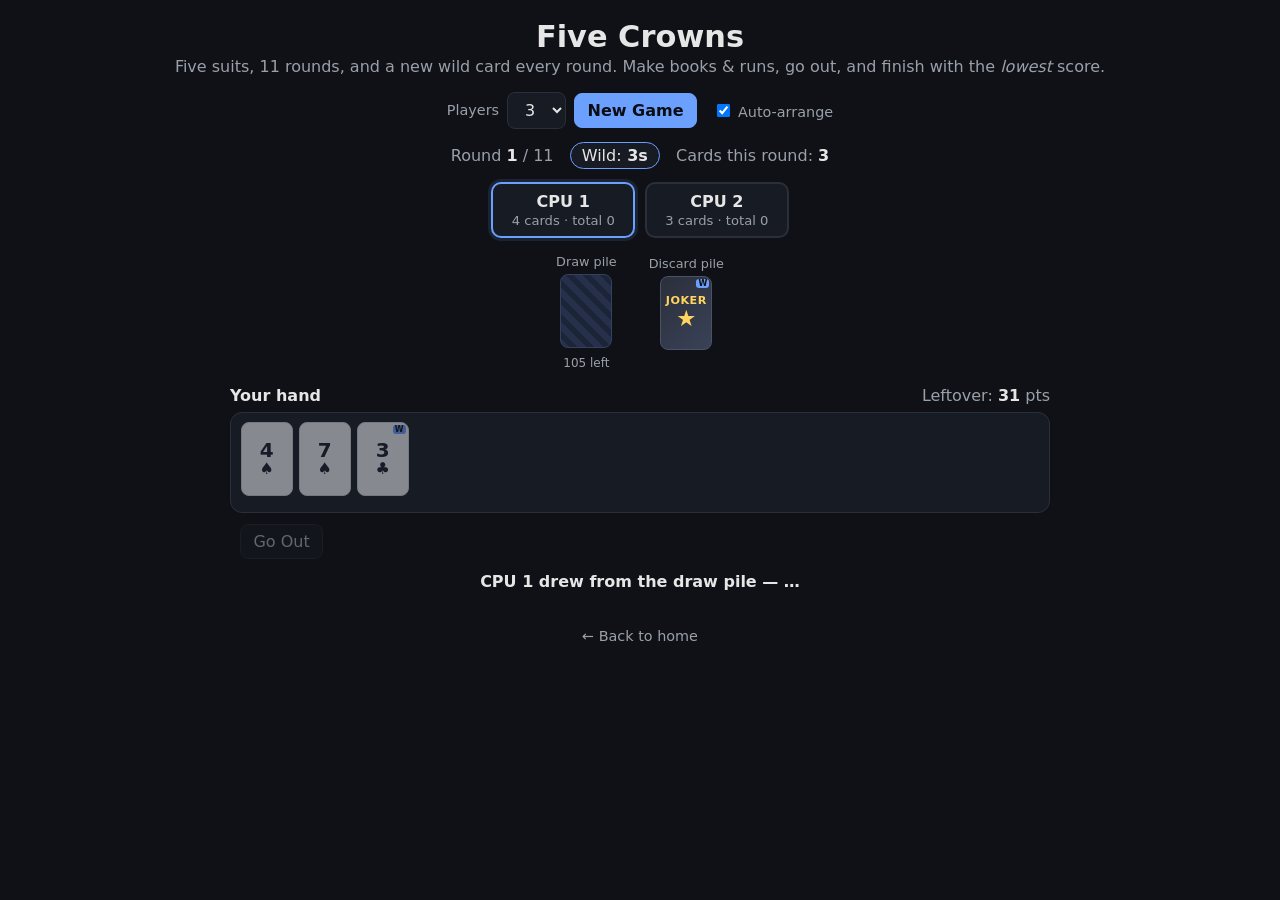
==== five-crowns.html @ 4c858f1e "Add Five Crowns card game (11-round rummy vs computer, tested meld engine) + homepage link" ====
<!DOCTYPE html>
<html lang="en">
<head>
<meta charset="UTF-8" />
<meta name="viewport" content="width=device-width, initial-scale=1.0" />
<title>Five Crowns &middot; Evan Leckliter</title>
<meta name="description" content="Five Crowns — the five-suit rummy card game. Play vs the computer across 11 rounds." />
<style>
  :root{ --bg:#0f1116; --fg:#e6e6e6; --muted:#9aa0aa; --line:#2a2f3a; --panel:#171b24; --accent:#6ca0ff; }
  *{ box-sizing:border-box; }
  body{ margin:0; min-height:100vh; font-family:system-ui,-apple-system,"Segoe UI",Roboto,sans-serif;
        background:var(--bg); color:var(--fg); padding:1.2rem 1rem 3rem; display:flex; flex-direction:column; align-items:center; }
  h1{ font-size:1.9rem; margin:0 0 .15rem; }
  .sub{ color:var(--muted); margin:0 0 1rem; text-align:center; }
  .controls{ display:flex; flex-wrap:wrap; gap:.5rem; justify-content:center; align-items:center; margin-bottom:.8rem; }
  .controls label{ color:var(--muted); font-size:.9rem; }
  select,button{ font:inherit; color:var(--fg); background:var(--panel); border:1px solid var(--line); border-radius:8px; padding:.45rem .8rem; cursor:pointer; }
  button.primary{ background:var(--accent); color:#0b0d12; border-color:var(--accent); font-weight:600; }
  button:disabled{ opacity:.4; cursor:default; }
  button:not(:disabled):hover{ border-color:var(--accent); }
  .roundbar{ display:flex; gap:1rem; align-items:center; justify-content:center; flex-wrap:wrap; margin-bottom:.8rem; color:var(--muted); }
  .roundbar b{ color:var(--fg); }
  .wildbadge{ display:inline-flex; align-items:center; gap:.35rem; background:var(--panel); border:1px solid var(--accent); border-radius:20px; padding:.2rem .7rem; color:var(--fg); }
  .opponents{ display:flex; gap:.6rem; flex-wrap:wrap; justify-content:center; margin-bottom:1rem; }
  .opp{ background:var(--panel); border:2px solid var(--line); border-radius:10px; padding:.5rem .8rem; min-width:9rem; text-align:center; }
  .opp.turn{ border-color:var(--accent); box-shadow:0 0 0 3px rgba(108,160,255,.12); }
  .opp.out{ border-color:#5fd48a; }
  .opp .nm{ font-weight:600; } .opp .meta{ color:var(--muted); font-size:.82rem; margin-top:.15rem; }
  .table{ display:flex; gap:2rem; align-items:center; justify-content:center; margin-bottom:1rem; }
  .pile{ text-align:center; }
  .pile .lbl{ color:var(--muted); font-size:.8rem; margin-bottom:.3rem; }
  .card{ width:52px; height:74px; border-radius:8px; background:#f4f6fb; color:#111; display:inline-flex; flex-direction:column; align-items:center; justify-content:center; position:relative; border:1px solid #cfd5df; user-select:none; font-weight:700; }
  .card .rk{ font-size:1.25rem; line-height:1; } .card .su{ font-size:1rem; line-height:1.1; }
  .card.red{ color:#d63a3a; } .card.dark{ color:#1a1a2a; } .card.gold{ color:#c8901a; }
  .card.joker{ background:linear-gradient(135deg,#2a2f3a,#3a4258); color:#ffd45f; border-color:#4a5268; }
  .card.joker .rk{ font-size:.7rem; letter-spacing:.5px; } .card.joker .su{ font-size:1.4rem; }
  .card.back{ background:repeating-linear-gradient(45deg,#26304a,#26304a 6px,#1c2438 6px,#1c2438 12px); border-color:#33405f; color:transparent; }
  .card.clickable{ cursor:pointer; } .card.clickable:hover{ transform:translateY(-4px); transition:transform .1s; box-shadow:0 4px 10px rgba(0,0,0,.4); }
  .card .wbadge{ position:absolute; top:2px; right:2px; background:var(--accent); color:#0b0d12; font-size:.5rem; font-weight:700; border-radius:3px; padding:0 2px; }
  .pilecount{ color:var(--muted); font-size:.75rem; margin-top:.25rem; }
  .handwrap{ width:100%; max-width:820px; }
  .handhdr{ display:flex; justify-content:space-between; align-items:center; margin-bottom:.4rem; flex-wrap:wrap; gap:.5rem; }
  .hand{ display:flex; flex-wrap:wrap; gap:6px; padding:.6rem; background:var(--panel); border:1px solid var(--line); border-radius:12px; min-height:92px; }
  .hand .card{ margin-bottom:6px; }
  .grp0{ box-shadow:0 3px 0 #6ca0ff; } .grp1{ box-shadow:0 3px 0 #ff7a59; } .grp2{ box-shadow:0 3px 0 #5fd48a; }
  .grp3{ box-shadow:0 3px 0 #c78cff; } .grp4{ box-shadow:0 3px 0 #ffd45f; } .grp5{ box-shadow:0 3px 0 #4ad6c8; }
  .dead{ opacity:.5; }
  .actions{ display:flex; gap:.6rem; align-items:center; margin-top:.7rem; flex-wrap:wrap; }
  .leftover{ color:var(--muted); } .leftover b{ color:var(--fg); }
  #status{ margin:.8rem 0; min-height:1.3rem; font-weight:600; text-align:center; }
  a.back{ color:var(--muted); text-decoration:none; margin-top:1.4rem; font-size:.9rem; } a.back:hover{ color:var(--accent); text-decoration:underline; }
  .overlay{ position:fixed; inset:0; background:rgba(8,10,14,.72); display:none; align-items:center; justify-content:center; z-index:20; }
  .overlay.show{ display:flex; }
  .modal{ background:var(--panel); border:1px solid var(--line); border-radius:14px; padding:1.4rem 1.6rem; max-width:460px; width:92%; text-align:center; }
  .modal h2{ margin:.1rem 0 1rem; }
  .modal table{ width:100%; border-collapse:collapse; margin-bottom:1rem; }
  .modal td,.modal th{ padding:.35rem .5rem; text-align:left; border-bottom:1px solid var(--line); }
  .modal td.n{ text-align:right; } .modal tr.win td{ color:#5fd48a; font-weight:700; }
  .confetti{ position:fixed; inset:0; pointer-events:none; z-index:25; }
</style>
</head>
<body>
  <h1>Five Crowns</h1>
  <p class="sub">Five suits, 11 rounds, and a new wild card every round. Make books &amp; runs, go out, and finish with the <em>lowest</em> score.</p>

  <div class="controls">
    <label for="players">Players</label>
    <select id="players">
      <option value="2">2</option><option value="3" selected>3</option><option value="4">4</option>
      <option value="5">5</option><option value="6">6</option><option value="7">7</option>
    </select>
    <button id="newgame" class="primary">New Game</button>
    <label style="margin-left:.5rem;"><input type="checkbox" id="autoarr" checked /> Auto-arrange</label>
  </div>

  <div class="roundbar">
    <span>Round <b id="roundno">1</b> / 11</span>
    <span class="wildbadge">Wild: <b id="wildlbl">3s</b></span>
    <span>Cards this round: <b id="cardno">3</b></span>
  </div>

  <div class="opponents" id="opponents"></div>

  <div class="table">
    <div class="pile"><div class="lbl">Draw pile</div><div id="drawpile"></div><div class="pilecount" id="drawcount"></div></div>
    <div class="pile"><div class="lbl">Discard pile</div><div id="discardpile"></div><div class="pilecount">&nbsp;</div></div>
  </div>

  <div class="handwrap">
    <div class="handhdr">
      <span style="font-weight:600;">Your hand</span>
      <span class="leftover">Leftover: <b id="leftover">0</b> pts</span>
    </div>
    <div class="hand" id="hand"></div>
    <div class="actions">
      <span id="hint" class="leftover"></span>
      <button id="goout" disabled>Go Out</button>
    </div>
  </div>

  <div id="status"></div>
  <a class="back" href="/">&larr; Back to home</a>

  <div class="overlay" id="overlay"><div class="modal" id="modal"></div></div>
  <canvas class="confetti" id="confetti" width="10" height="10" style="display:none;"></canvas>

<script>
(function(){
/* ============ ENGINE (unit-tested separately) ============ */
function wildRank(round){ if(round<=8) return round+2; if(round===9) return null; if(round===10) return 12; return 13; }
function isWild(c,round){ if(c.joker) return true; const w=wildRank(round); return w!==null && c.rank===w; }
function cardPoints(c,round){ if(c.joker) return 50; if(isWild(c,round)) return 20; return c.rank; }
function bestMeld(cards,round){
  const nat=[],wild=[];
  for(const c of cards)(isWild(c,round)?wild:nat).push(c);
  const m=nat.length, natPts=nat.map(c=>cardPoints(c,round)), W=wild.length;
  const wvalsAsc=wild.map(c=>cardPoints(c,round)).sort((a,b)=>a-b);
  const cheapestLeft=wr=>{let s=0;for(let t=0;t<wr;t++)s+=wvalsAsc[t];return s;};
  const melds=[]; const byRank={};
  nat.forEach((c,i)=>{(byRank[c.rank]=byRank[c.rank]||[]).push(i);});
  for(const R in byRank){ const list=byRank[R],cnt=list.length;
    for(let sub=1;sub<(1<<cnt);sub++){ let mask=0,sz=0;
      for(let b=0;b<cnt;b++) if(sub&(1<<b)){mask|=(1<<list[b]);sz++;}
      const kMin=Math.max(0,3-sz); if(kMin<=W) melds.push({natMask:mask,kMin,book:true}); } }
  const bySuit={}; nat.forEach((c,i)=>{(bySuit[c.suit]=bySuit[c.suit]||[]).push(i);});
  for(const S in bySuit){ const rmap={};
    bySuit[S].forEach(i=>{(rmap[nat[i].rank]=rmap[nat[i].rank]||[]).push(i);});
    for(let lo=3;lo<=13;lo++) for(let hi=lo+2;hi<=13;hi++){
      let combos=[{mask:0,natCount:0,k:0}],ok=true;
      for(let r=lo;r<=hi;r++){ const opts=[]; if(rmap[r]) for(const idx of rmap[r]) opts.push({idx}); opts.push({wild:true});
        const next=[]; for(const cb of combos) for(const o of opts){
          if(o.wild){ if(cb.k+1<=W) next.push({mask:cb.mask,natCount:cb.natCount,k:cb.k+1}); }
          else next.push({mask:cb.mask|(1<<o.idx),natCount:cb.natCount+1,k:cb.k}); }
        combos=next; if(!combos.length){ok=false;break;} }
      if(!ok) continue;
      for(const cb of combos) if(cb.natCount>=1&&cb.k<=W) melds.push({natMask:cb.mask,kMin:cb.k,book:false}); } }
  const byLow=Array.from({length:Math.max(1,m)},()=>[]);
  for(const md of melds){ let i=0; while(!(md.natMask&(1<<i)))i++; byLow[i].push(md); }
  const memo=new Map();
  function solve(mask,wr){
    if(mask===0) return wr>=3?0:cheapestLeft(wr);
    const key=mask*(W+1)+wr, cached=memo.get(key); if(cached!==undefined) return cached;
    let i=0; while(!(mask&(1<<i)))i++;
    let best=natPts[i]+solve(mask&~(1<<i),wr);
    for(const md of byLow[i]){ if((md.natMask&mask)!==md.natMask) continue; const rest=mask&~md.natMask;
      if(md.book){ for(let k=md.kMin;k<=wr;k++){ const v=solve(rest,wr-k); if(v<best)best=v; } }
      else if(md.kMin<=wr){ const v=solve(rest,wr-md.kMin); if(v<best)best=v; } }
    memo.set(key,best); return best;
  }
  const score=solve((1<<m)-1,W);
  const groups=[]; const wildPool=wild.slice().sort((a,b)=>cardPoints(b,round)-cardPoints(a,round));
  const natCardsOf=mask=>{const out=[];for(let b=0;b<m;b++) if(mask&(1<<b)) out.push(nat[b]); return out;};
  function rebuild(mask,wr){
    if(mask===0){ if(wr>=3){ groups.push({cards:wildPool.splice(0,wr),type:'book'}); return []; } return wildPool.splice(0,wr); }
    let i=0; while(!(mask&(1<<i)))i++; const target=solve(mask,wr);
    if(natPts[i]+solve(mask&~(1<<i),wr)===target) return [nat[i],...rebuild(mask&~(1<<i),wr)];
    for(const md of byLow[i]){ if((md.natMask&mask)!==md.natMask) continue; const rest=mask&~md.natMask;
      if(md.book){ for(let k=md.kMin;k<=wr;k++) if(solve(rest,wr-k)===target){
        groups.push({cards:[...natCardsOf(md.natMask),...wildPool.splice(0,k)],type:'book'}); return rebuild(rest,wr-k); } }
      else if(md.kMin<=wr&&solve(rest,wr-md.kMin)===target){
        groups.push({cards:[...natCardsOf(md.natMask),...wildPool.splice(0,md.kMin)],type:'run'}); return rebuild(rest,wr-md.kMin); } }
    return [nat[i],...rebuild(mask&~(1<<i),wr)];
  }
  const deadwood=rebuild((1<<m)-1,W);
  return {score,groups,deadwood};
}
function canGoOut(hand,round){ for(let i=0;i<hand.length;i++){ const rest=hand.slice(0,i).concat(hand.slice(i+1)); if(bestMeld(rest,round).score===0) return i; } return -1; }

/* ============ CARD HELPERS ============ */
const SUIT=[{ch:'♥',cls:'red'},{ch:'♠',cls:'dark'},{ch:'♣',cls:'dark'},{ch:'♦',cls:'red'},{ch:'★',cls:'gold'}];
function rankStr(r){ return r===11?'J':r===12?'Q':r===13?'K':(''+r); }
let uid=0;
function buildDeck(){ const d=[]; for(let deck=0;deck<2;deck++){ for(let s=0;s<5;s++) for(let r=3;r<=13;r++) d.push({id:uid++,joker:false,suit:s,rank:r}); for(let j=0;j<3;j++) d.push({id:uid++,joker:true,suit:-1,rank:0}); } return d; }
function shuffle(a){ for(let i=a.length-1;i>0;i--){ const j=Math.floor(Math.random()*(i+1)); [a[i],a[j]]=[a[j],a[i]]; } return a; }
function wildLabel(round){ const w=wildRank(round); if(w===null) return 'Jokers'; return rankStr(w)+'s'; }

/* ============ GAME STATE ============ */
const G={ n:3, players:[], round:1, dealer:0, current:0, draw:[], discard:[], phase:'idle', outPlayer:-1, auto:true, drewThisTurn:false };
const $=id=>document.getElementById(id);

function newGame(){
  G.n=+$('players').value; G.round=1; G.dealer=0; G.auto=$('autoarr').checked;
  G.players=[]; for(let i=0;i<G.n;i++) G.players.push({name:i===0?'You':'CPU '+i, isHuman:i===0, hand:[], cum:0, roundScore:null, out:false});
  hideOverlay(); startRound();
}
function startRound(){
  const need=G.round+2;
  const deck=shuffle(buildDeck());
  G.players.forEach(p=>{ p.hand=[]; p.out=false; p.roundScore=null; });
  for(let k=0;k<need;k++) for(let i=0;i<G.n;i++){ const idx=(G.dealer+1+i)%G.n; G.players[idx].hand.push(deck.pop()); }
  G.discard=[deck.pop()]; G.draw=deck;
  G.outPlayer=-1; G.current=(G.dealer+1)%G.n; G.phase='draw'; G.drewThisTurn=false; G.turnCount=0;
  renderAll(); beginTurn();
}
function beginTurn(){
  if(G.phase==='over') return;
  const p=G.players[G.current];
  G.phase='draw'; G.drewThisTurn=false;
  setStatus((p.isHuman?'Your':p.name+"'s")+' turn — draw a card');
  renderAll();
  if(!p.isHuman) setTimeout(cpuTurn,700);
}
function ensureDraw(){ if(G.draw.length===0){ const top=G.discard.pop(); G.draw=shuffle(G.discard); G.discard=[top]; } }
function playerDraw(source){
  const p=G.players[G.current];
  ensureDraw();
  const card = source==='discard'? G.discard.pop() : G.draw.pop();
  p.hand.push(card); G.drewThisTurn=true; G.phase='discard';
  setStatus((p.isHuman?'You':p.name)+' drew from the '+source+' pile — '+(p.isHuman?'now discard one card':'…'));
  renderAll();
}
function doDiscard(card, goingOut){
  const p=G.players[G.current];
  const idx=p.hand.findIndex(c=>c.id===card.id); if(idx<0) return;
  p.hand.splice(idx,1); G.discard.push(card);
  if(goingOut){ p.out=true; G.outPlayer=G.current; setStatus((p.isHuman?'You':p.name)+' went out!'); }
  endTurn();
}
function endTurn(){
  G.turnCount=(G.turnCount||0)+1;
  G.current=(G.current+1)%G.n;
  if(G.outPlayer!==-1 && G.current===G.outPlayer){ endRound(); return; }
  if(G.turnCount>600){ endRound(); return; } // safety: nobody could go out
  beginTurn();
}

/* ---- CPU ---- */
function cpuTurn(){
  const p=G.players[G.current];
  const cur=bestMeld(p.hand,G.round).score;
  // consider taking the discard top
  let take=false;
  if(G.discard.length){ const top=G.discard[G.discard.length-1]; const trial=p.hand.concat([top]);
    let bestAfter=Infinity; for(let i=0;i<trial.length;i++){ const rest=trial.slice(0,i).concat(trial.slice(i+1)); const s=bestMeld(rest,G.round).score; if(s<bestAfter)bestAfter=s; }
    if(bestAfter<cur) take=true; }
  playerDraw(take?'discard':'draw');
  setTimeout(()=>{
    // choose discard minimizing leftover; tiebreak highest points
    let bestScore=Infinity,bestCard=null,bestPts=-1;
    for(let i=0;i<p.hand.length;i++){ const c=p.hand[i]; const rest=p.hand.slice(0,i).concat(p.hand.slice(i+1));
      const s=bestMeld(rest,G.round).score; const pts=cardPoints(c,G.round);
      if(s<bestScore||(s===bestScore&&pts>bestPts)){ bestScore=s; bestCard=c; bestPts=pts; } }
    const out = bestScore===0 && G.outPlayer===-1;
    doDiscard(bestCard,out);
  },650);
}

/* ---- SCORING / ROUND END ---- */
function endRound(){
  G.phase='scoring';
  G.players.forEach(p=>{ p.roundScore = p.out ? 0 : bestMeld(p.hand,G.round).score; p.cum += p.roundScore; });
  renderAll();
  showResults();
}
function nextRound(){
  if(G.round>=11){ return; }
  G.round++; G.dealer=(G.dealer+1)%G.n; hideOverlay(); startRound();
}

/* ============ RENDERING ============ */
function cardEl(card, opts){
  opts=opts||{};
  const d=document.createElement('div'); d.className='card';
  if(opts.back||card===null){ d.classList.add('back'); d.innerHTML=''; return d; }
  if(card.joker){ d.classList.add('joker'); d.innerHTML='<span class="rk">JOKER</span><span class="su">★</span>'; }
  else { d.classList.add(SUIT[card.suit].cls); d.innerHTML='<span class="rk">'+rankStr(card.rank)+'</span><span class="su">'+SUIT[card.suit].ch+'</span>'; }
  if(opts.wild){ const b=document.createElement('span'); b.className='wbadge'; b.textContent='W'; d.appendChild(b); }
  if(opts.groupIdx!=null && opts.groupIdx>=0) d.classList.add('grp'+(opts.groupIdx%6));
  if(opts.dead) d.classList.add('dead');
  return d;
}
function renderAll(){
  $('roundno').textContent=G.round; $('wildlbl').textContent=wildLabel(G.round); $('cardno').textContent=G.round+2;
  // opponents
  const ob=$('opponents'); ob.innerHTML='';
  G.players.forEach((p,i)=>{ if(p.isHuman) return;
    const el=document.createElement('div'); el.className='opp'+(G.current===i&&G.phase!=='scoring'?' turn':'')+(p.out?' out':'');
    el.innerHTML='<div class="nm">'+p.name+(p.out?' ✅':'')+'</div><div class="meta">'+p.hand.length+' cards · total '+p.cum+'</div>';
    ob.appendChild(el); });
  // piles
  const dp=$('drawpile'); dp.innerHTML=''; const back=cardEl(null,{back:true});
  if(humanTurn()&&G.phase==='draw'){ back.classList.add('clickable'); back.onclick=()=>playerDraw('draw'); }
  dp.appendChild(back); $('drawcount').textContent=G.draw.length+' left';
  const disc=$('discardpile'); disc.innerHTML='';
  if(G.discard.length){ const top=G.discard[G.discard.length-1]; const te=cardEl(top,{wild:isWild(top,G.round)});
    if(humanTurn()&&G.phase==='draw'){ te.classList.add('clickable'); te.onclick=()=>playerDraw('discard'); } disc.appendChild(te); }
  else disc.appendChild(cardEl(null,{back:true}));
  renderHand();
  // go out button
  const human=G.players[0];
  const canOut = humanTurn()&&G.phase==='discard'&&G.outPlayer===-1&&canGoOut(human.hand,G.round)>=0;
  $('goout').disabled=!canOut;
  $('hint').textContent = humanTurn()? (G.phase==='draw'?'Draw from a pile above.':'Click a card to discard'+(canOut?', or press Go Out.':'.')) : '';
}
function humanTurn(){ return G.current===0 && (G.phase==='draw'||G.phase==='discard'); }
function renderHand(){
  const human=G.players[0]; const he=$('hand'); he.innerHTML='';
  const meld=bestMeld(human.hand,G.round);
  $('leftover').textContent=meld.score;
  // map card id -> group index
  const gmap={}; meld.groups.forEach((g,gi)=>g.cards.forEach(c=>gmap[c.id]=gi));
  let order;
  if(G.auto){ order=[]; meld.groups.forEach(g=>g.cards.forEach(c=>order.push(c))); meld.deadwood.forEach(c=>order.push(c)); }
  else order=human.hand.slice();
  order.forEach(card=>{
    const gi = gmap[card.id]!=null?gmap[card.id]:-1;
    const el=cardEl(card,{wild:isWild(card,G.round),groupIdx:gi,dead:gi<0});
    if(humanTurn()&&G.phase==='discard'){ el.classList.add('clickable'); }
    attachHandPointer(el,card);
    he.appendChild(el);
  });
}
// tap = discard (discard phase); drag = reorder (turns off auto-arrange)
let drag=null;
function attachHandPointer(el,card){
  el.addEventListener('pointerdown',e=>{ drag={card,x:e.clientX,y:e.clientY,moved:false,el}; try{el.setPointerCapture(e.pointerId);}catch(_){} });
  el.addEventListener('pointermove',e=>{ if(!drag||drag.card.id!==card.id) return; if(Math.hypot(e.clientX-drag.x,e.clientY-drag.y)>8) drag.moved=true; });
  el.addEventListener('pointerup',e=>{
    if(!drag||drag.card.id!==card.id){ drag=null; return; }
    if(!drag.moved){ // tap
      if(humanTurn()&&G.phase==='discard'){ const canOut=G.outPlayer===-1&&canGoOut(G.players[0].hand,G.round)>=0;
        // normal discard (Go Out is a separate button)
        doDiscard(card,false); }
    } else { // reorder within hand by pointer x
      reorderHand(card,e.clientX); }
    drag=null;
  });
}
function reorderHand(card,x){
  const human=G.players[0];
  if(G.auto){ $('autoarr').checked=false; G.auto=false; } // switch to manual order first
  const from=human.hand.findIndex(c=>c.id===card.id); if(from<0){ renderHand(); return; }
  // determine target index from card centers
  const cards=[...$('hand').children]; let to=cards.length-1;
  for(let i=0;i<cards.length;i++){ const r=cards[i].getBoundingClientRect(); if(x < r.left+r.width/2){ to=i; break; } }
  const [c]=human.hand.splice(from,1);
  if(to>from) to--; human.hand.splice(Math.max(0,Math.min(human.hand.length,to)),0,c);
  renderHand();
}

/* ============ RESULTS / OVERLAY ============ */
function showResults(){
  const over=G.round>=11;
  const sorted=[...G.players].map((p,i)=>({p,i})).sort((a,b)=>a.p.cum-b.p.cum);
  const leadCum=sorted[0].p.cum;
  let rows='';
  G.players.forEach(p=>{ rows+='<tr'+(over&&p.cum===leadCum?' class="win"':'')+'><td>'+p.name+(p.out?' ✅':'')+'</td><td class="n">'+p.roundScore+'</td><td class="n">'+p.cum+'</td></tr>'; });
  let html='';
  if(over){ const w=sorted[0].p; html='<h2>🏆 '+(w.isHuman?'You win!':w.name+' wins!')+'</h2>'; launchConfetti(); }
  else html='<h2>Round '+G.round+' complete</h2>';
  html+='<table><tr><th>Player</th><th class="n">Round</th><th class="n">Total</th></tr>'+rows+'</table>';
  html+= over? '<button class="primary" id="again">Play Again</button>' : '<button class="primary" id="cont">Next Round (Round '+(G.round+1)+')</button>';
  $('modal').innerHTML=html; $('overlay').classList.add('show');
  if(over){ G.phase='over'; $('again').onclick=()=>{ stopConfetti(); newGame(); }; }
  else $('cont').onclick=nextRound;
}
function hideOverlay(){ $('overlay').classList.remove('show'); stopConfetti(); }
function setStatus(t){ $('status').textContent=t; }

/* ---- confetti (game over) ---- */
let cf=null, cfId=0;
function launchConfetti(){
  const cv=$('confetti'); cv.style.display='block'; cv.width=innerWidth; cv.height=innerHeight;
  const ctx=cv.getContext('2d'); const cols=['#6ca0ff','#ff7a59','#5fd48a','#ffd45f','#c78cff','#ffffff'];
  cf=[]; for(let i=0;i<180;i++){ const ang=-Math.PI/2+(Math.random()-0.5)*2.2, spd=4+Math.random()*8;
    cf.push({x:innerWidth/2+(Math.random()-0.5)*120,y:innerHeight*0.35,vx:Math.cos(ang)*spd,vy:Math.sin(ang)*spd,
      s:4+Math.random()*6,rot:Math.random()*6.28,vr:(Math.random()-0.5)*0.4,c:cols[(Math.random()*cols.length)|0],sh:Math.random()<0.5?0:1}); }
  let frames=0;
  (function loop(){ frames++; ctx.clearRect(0,0,cv.width,cv.height);
    for(const p of cf){ p.vy+=0.15; p.vx*=0.995; p.x+=p.vx; p.y+=p.vy; p.rot+=p.vr;
      ctx.save(); ctx.translate(p.x,p.y); ctx.rotate(p.rot); ctx.fillStyle=p.c;
      if(p.sh===0) ctx.fillRect(-p.s/2,-p.s/2,p.s,p.s*0.6); else { ctx.beginPath(); ctx.arc(0,0,p.s/2,0,6.28); ctx.fill(); } ctx.restore(); }
    cf=cf.filter(p=>p.y<cv.height+30);
    if(cf.length&&frames<600) cfId=requestAnimationFrame(loop); else { cfId=0; }
  })();
}
function stopConfetti(){ if(cfId) cancelAnimationFrame(cfId); cfId=0; const cv=$('confetti'); if(cv){ cv.getContext('2d').clearRect(0,0,cv.width,cv.height); cv.style.display='none'; } }

/* ============ EVENTS ============ */
$('newgame').onclick=newGame;
$('players').onchange=newGame;
$('autoarr').onchange=()=>{ G.auto=$('autoarr').checked; renderHand(); };
$('goout').onclick=()=>{ const human=G.players[0]; const i=canGoOut(human.hand,G.round); if(i<0) return; doDiscard(human.hand[i],true); };
newGame();
})();
</script>
</body>
</html>
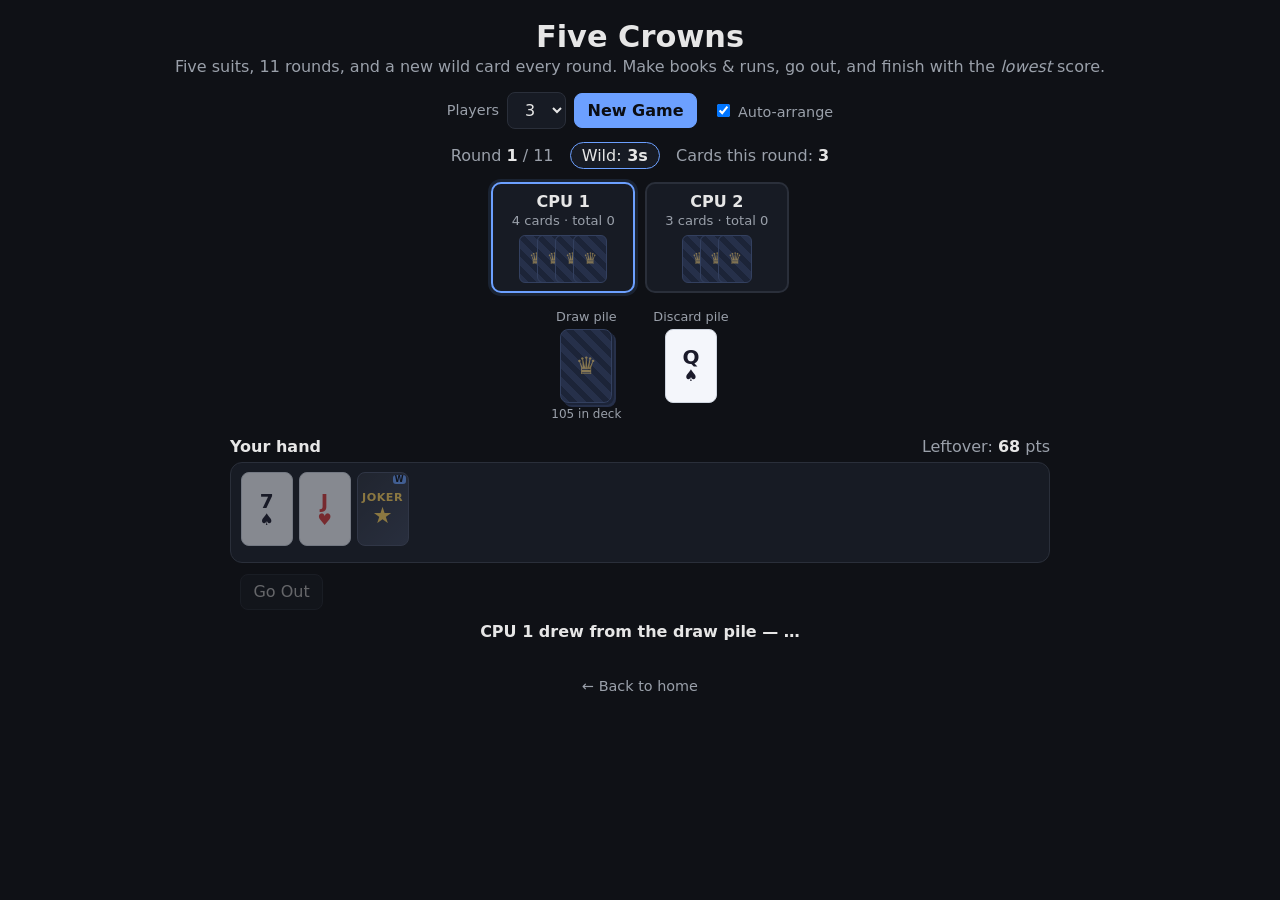
==== commit 615b9438: "Five Crowns: reveal opponents' melds when out/round-end, card backs (opponent fans + deck stack), re" ====
--- a/five-crowns.html
+++ b/five-crowns.html
@@ -35,6 +35,17 @@
   .card.joker{ background:linear-gradient(135deg,#2a2f3a,#3a4258); color:#ffd45f; border-color:#4a5268; }
   .card.joker .rk{ font-size:.7rem; letter-spacing:.5px; } .card.joker .su{ font-size:1.4rem; }
   .card.back{ background:repeating-linear-gradient(45deg,#26304a,#26304a 6px,#1c2438 6px,#1c2438 12px); border-color:#33405f; color:transparent; }
+  .card.back .emblem{ color:#d7b45e; opacity:.55; font-size:1.5rem; }
+  .card.stack{ box-shadow:2px 2px 0 #1c2438,4px 4px 0 #26304a; }
+  .card.mini{ width:34px; height:48px; border-radius:6px; font-weight:700; }
+  .card.mini .rk{ font-size:.85rem; } .card.mini .su{ font-size:.68rem; }
+  .card.mini.joker .rk{ font-size:.5rem; } .card.mini.joker .su{ font-size:.9rem; }
+  .card.mini.back .emblem{ font-size:1rem; }
+  .opp{ max-width:300px; }
+  .oppcards{ display:flex; flex-wrap:wrap; gap:5px 7px; justify-content:center; margin-top:.45rem; }
+  .oppgrp{ display:inline-flex; gap:2px; }
+  .oppfan{ display:flex; justify-content:center; margin-top:.4rem; padding-left:16px; }
+  .oppfan .card{ margin-left:-16px; }
   .card.clickable{ cursor:pointer; } .card.clickable:hover{ transform:translateY(-4px); transition:transform .1s; box-shadow:0 4px 10px rgba(0,0,0,.4); }
   .card .wbadge{ position:absolute; top:2px; right:2px; background:var(--accent); color:#0b0d12; font-size:.5rem; font-weight:700; border-radius:3px; padding:0 2px; }
   .pilecount{ color:var(--muted); font-size:.75rem; margin-top:.25rem; }
@@ -200,7 +211,7 @@
   renderAll();
   if(!p.isHuman) setTimeout(cpuTurn,700);
 }
-function ensureDraw(){ if(G.draw.length===0){ const top=G.discard.pop(); G.draw=shuffle(G.discard); G.discard=[top]; } }
+function ensureDraw(){ if(G.draw.length===0){ const top=G.discard.pop(); G.draw=shuffle(G.discard); G.discard=[top]; setStatus('Draw pile empty — the discard pile is reshuffled back into the deck.'); return true; } return false; }
 function playerDraw(source){
   const p=G.players[G.current];
   ensureDraw();
@@ -260,9 +271,9 @@
 /* ============ RENDERING ============ */
 function cardEl(card, opts){
   opts=opts||{};
-  const d=document.createElement('div'); d.className='card';
-  if(opts.back||card===null){ d.classList.add('back'); d.innerHTML=''; return d; }
-  if(card.joker){ d.classList.add('joker'); d.innerHTML='<span class="rk">JOKER</span><span class="su">★</span>'; }
+  const d=document.createElement('div'); d.className='card'; if(opts.mini) d.classList.add('mini');
+  if(opts.back||card===null){ d.classList.add('back'); d.innerHTML='<span class="emblem">♛</span>'; return d; }
+  if(card.joker){ d.classList.add('joker'); d.innerHTML='<span class="rk">'+(opts.mini?'JKR':'JOKER')+'</span><span class="su">★</span>'; }
   else { d.classList.add(SUIT[card.suit].cls); d.innerHTML='<span class="rk">'+rankStr(card.rank)+'</span><span class="su">'+SUIT[card.suit].ch+'</span>'; }
   if(opts.wild){ const b=document.createElement('span'); b.className='wbadge'; b.textContent='W'; d.appendChild(b); }
   if(opts.groupIdx!=null && opts.groupIdx>=0) d.classList.add('grp'+(opts.groupIdx%6));
@@ -275,12 +286,27 @@
   const ob=$('opponents'); ob.innerHTML='';
   G.players.forEach((p,i)=>{ if(p.isHuman) return;
     const el=document.createElement('div'); el.className='opp'+(G.current===i&&G.phase!=='scoring'?' turn':'')+(p.out?' out':'');
-    el.innerHTML='<div class="nm">'+p.name+(p.out?' ✅':'')+'</div><div class="meta">'+p.hand.length+' cards · total '+p.cum+'</div>';
+    const revealed = p.out || G.phase==='scoring';
+    if(revealed){
+      const meld=bestMeld(p.hand,G.round);
+      const lo = p.roundScore!=null ? p.roundScore : meld.score;
+      el.innerHTML='<div class="nm">'+p.name+(p.out?' ✅ out':'')+'</div><div class="meta">total '+p.cum+' · leftover '+lo+'</div>';
+      const wrap=document.createElement('div'); wrap.className='oppcards';
+      meld.groups.forEach((g,gi)=>{ const grp=document.createElement('div'); grp.className='oppgrp';
+        g.cards.forEach(c=>grp.appendChild(cardEl(c,{mini:true,wild:isWild(c,G.round),groupIdx:gi}))); wrap.appendChild(grp); });
+      meld.deadwood.forEach(c=> wrap.appendChild(cardEl(c,{mini:true,wild:isWild(c,G.round),dead:true})));
+      el.appendChild(wrap);
+    } else {
+      el.innerHTML='<div class="nm">'+p.name+'</div><div class="meta">'+p.hand.length+' cards · total '+p.cum+'</div>';
+      const fan=document.createElement('div'); fan.className='oppfan';
+      for(let k=0;k<p.hand.length;k++) fan.appendChild(cardEl(null,{back:true,mini:true}));
+      el.appendChild(fan);
+    }
     ob.appendChild(el); });
   // piles
-  const dp=$('drawpile'); dp.innerHTML=''; const back=cardEl(null,{back:true});
+  const dp=$('drawpile'); dp.innerHTML=''; const back=cardEl(null,{back:true}); back.classList.add('stack');
   if(humanTurn()&&G.phase==='draw'){ back.classList.add('clickable'); back.onclick=()=>playerDraw('draw'); }
-  dp.appendChild(back); $('drawcount').textContent=G.draw.length+' left';
+  dp.appendChild(back); $('drawcount').textContent=G.draw.length+' in deck';
   const disc=$('discardpile'); disc.innerHTML='';
   if(G.discard.length){ const top=G.discard[G.discard.length-1]; const te=cardEl(top,{wild:isWild(top,G.round)});
     if(humanTurn()&&G.phase==='draw'){ te.classList.add('clickable'); te.onclick=()=>playerDraw('discard'); } disc.appendChild(te); }
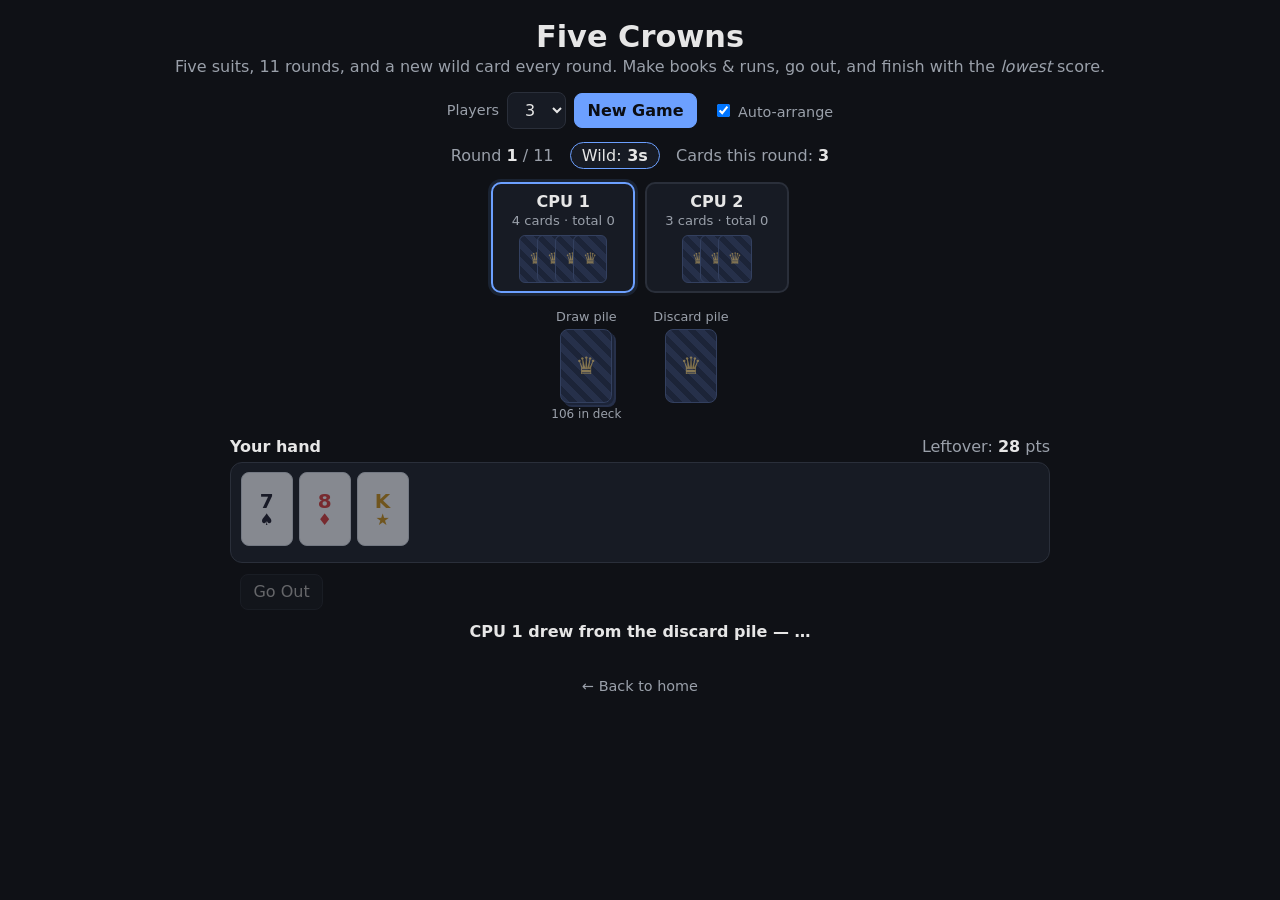
==== commit 94b815e8: "Add Python/SQLite backend for accounts + per-game win-rate stats - server/app.py: stdlib HTTP + SQLi" ====
--- a/five-crowns.html
+++ b/five-crowns.html
@@ -5,6 +5,7 @@
 <meta name="viewport" content="width=device-width, initial-scale=1.0" />
 <title>Five Crowns &middot; Evan Leckliter</title>
 <meta name="description" content="Five Crowns — the five-suit rummy card game. Play vs the computer across 11 rounds." />
+<script src="auth.js"></script>
 <style>
   :root{ --bg:#0f1116; --fg:#e6e6e6; --muted:#9aa0aa; --line:#2a2f3a; --panel:#171b24; --accent:#6ca0ff; }
   *{ box-sizing:border-box; }
@@ -372,7 +373,16 @@
   let rows='';
   G.players.forEach(p=>{ rows+='<tr'+(over&&p.cum===leadCum?' class="win"':'')+'><td>'+p.name+(p.out?' ✅':'')+'</td><td class="n">'+p.roundScore+'</td><td class="n">'+p.cum+'</td></tr>'; });
   let html='';
-  if(over){ const w=sorted[0].p; html='<h2>🏆 '+(w.isHuman?'You win!':w.name+' wins!')+'</h2>'; launchConfetti(); }
+  if(over){ const w=sorted[0].p; html='<h2>🏆 '+(w.isHuman?'You win!':w.name+' wins!')+'</h2>'; launchConfetti();
+    // Record the result for the signed-in player. A tie means multiple players
+    // share the lowest total; the human wins outright only if uniquely lowest.
+    if(window.EvAuth){
+      const humanCum=G.players.find(p=>p.isHuman).cum;
+      const sharedLow=G.players.filter(p=>p.cum===leadCum).length>1;
+      const outcome=(humanCum===leadCum)?(sharedLow?'tie':'win'):'loss';
+      EvAuth.recordResult('five-crowns', outcome);
+    }
+  }
   else html='<h2>Round '+G.round+' complete</h2>';
   html+='<table><tr><th>Player</th><th class="n">Round</th><th class="n">Total</th></tr>'+rows+'</table>';
   html+= over? '<button class="primary" id="again">Play Again</button>' : '<button class="primary" id="cont">Next Round (Round '+(G.round+1)+')</button>';
